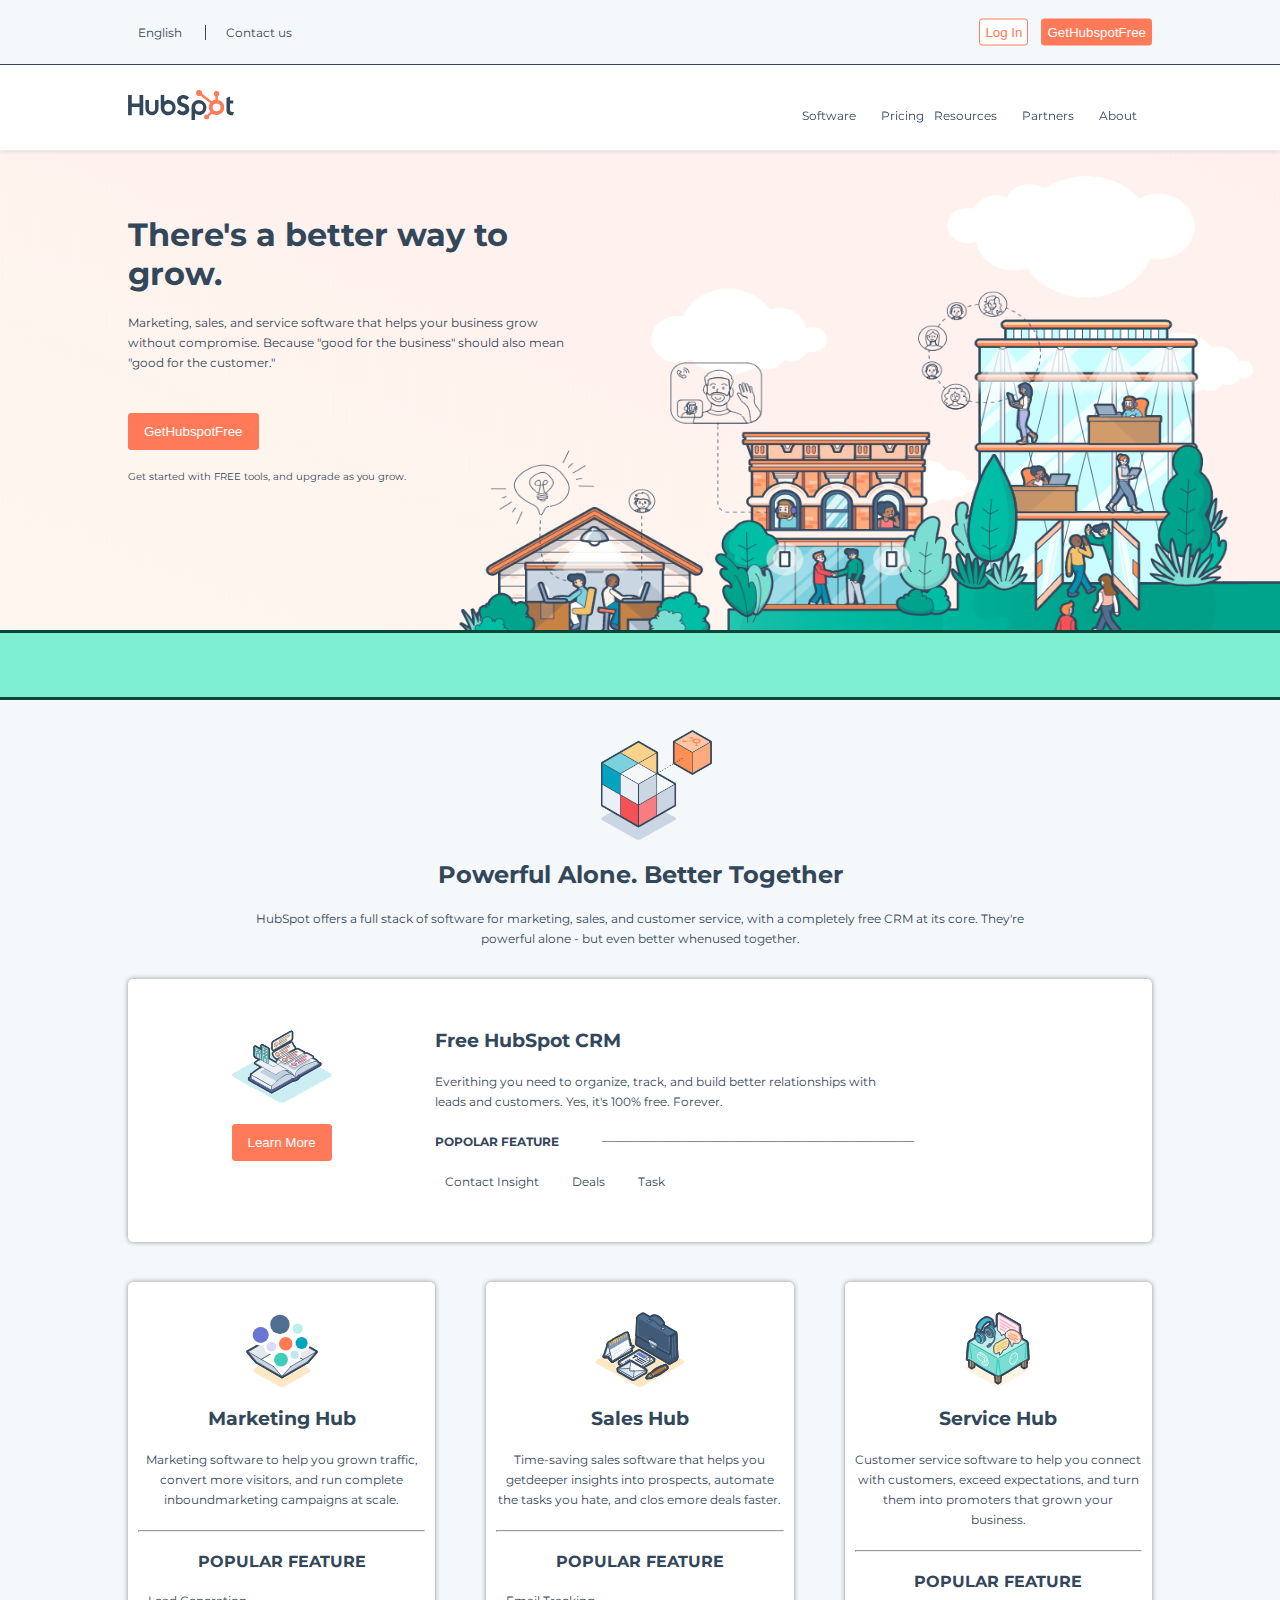
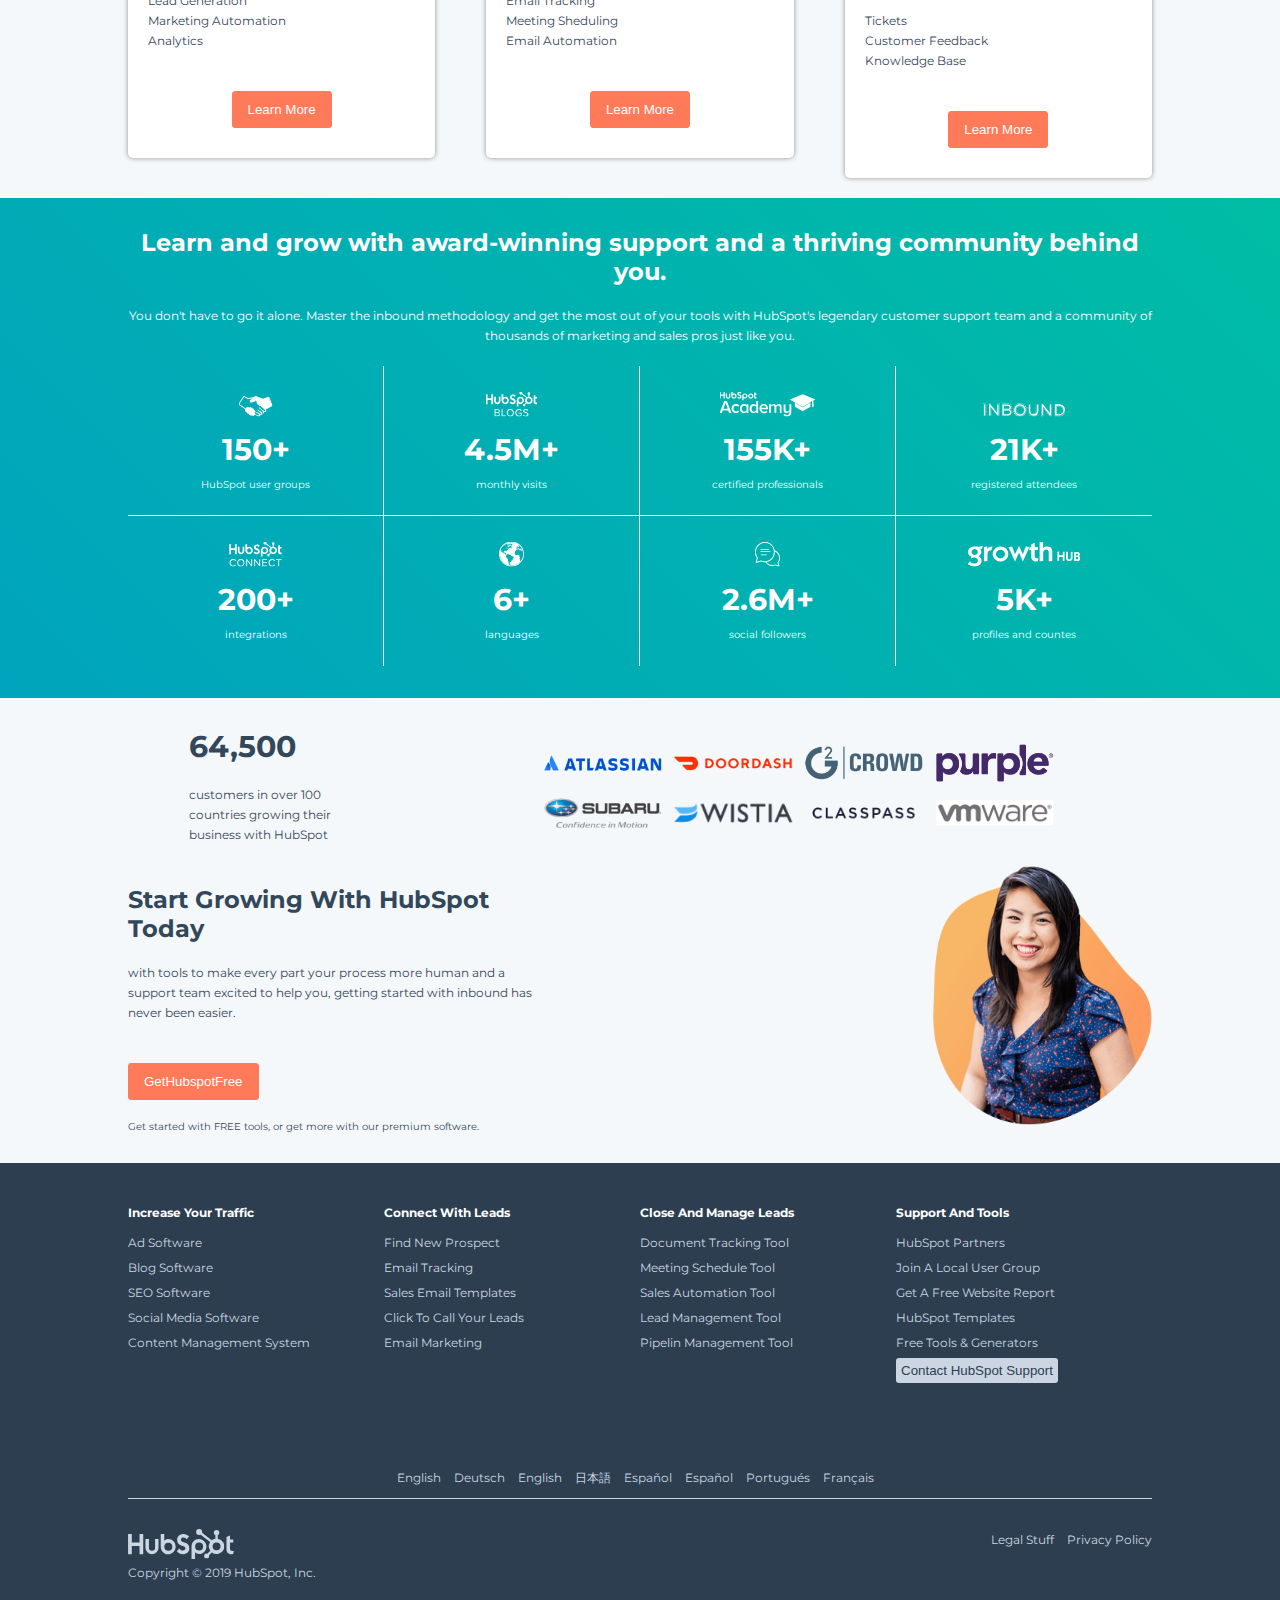
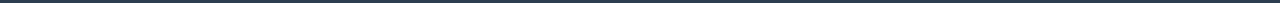
==== bonus/index-bonus.html @ c702c4fb "creazione menu dropdown" ====
<!DOCTYPE html>
<html lang="it" dir="ltr">
<head>
  <meta charset="utf-8">
  <title>zuingo88-hubspot-bonus</title>
  <link rel="stylesheet" href="css/main-bonus.css">
  <link rel="preconnect" href="https://fonts.gstatic.com">
  <link href="https://fonts.googleapis.com/css2?family=Montserrat:wght@400;700&display=swap" rel="stylesheet">
  <link rel="stylesheet" href="https://cdnjs.cloudflare.com/ajax/libs/font-awesome/5.15.2/css/all.min.css" integrity="sha512-HK5fgLBL+xu6dm/Ii3z4xhlSUyZgTT9tuc/hSrtw6uzJOvgRr2a9jyxxT1ely+B+xFAmJKVSTbpM/CuL7qxO8w==" crossorigin="anonymous" />
</head>
<body>

  <!-- HEADER -->
  <header>

    <!-- parte alta header fixed -->
    <div id="top-bar-fixed">

      <!-- top-top-bar -->
      <div class="top-top-bar padding-ten">

        <div id="lingua" class="in-bl">

          <span>
            <a href="#">
              <i class="fas fa-globe-europe"></i><span>English</span><i class="fas fa-chevron-down"></i>
            </a>
          </span>

          <span>
            <span><a href="#">Contact us</a></span>
          </span>

        </div>

        <div id="log" class="in-bl">

          <span>
            <a href="#"><i class="fas fa-search"></i></a>
          </span>

          <span>
            <button id="login" type="button">Log in</button>
          </span>

          <span>
            <button type="button">GetHubspotFree</button>
          </span>

        </div>

      </div>

      <!-- header-nav-bar -->
      <nav class="row padding-ten">

        <span id="header-logo">

          <a title="Vai alla Home" href="#">
            <img src="img/logo.svg" alt="logo hubspot">
          </a>

        </span>

        <div id="header-nav-bar" class="p-normal in-bl">

          <ul id="nav-dropdown">

            <li>

              <a href="#">
                Software <span><i class="fas fa-chevron-down"></i></span>
              </a>

              <!-- menu dropdown -->
              <ul id="software" class="dropdown">

                <li>

                  <div class="dropdown-container row">

                    <div class="sx">

                      <a href="#">

                        <div class="cella-drop">

                          <h3>the full CRM platform</h3>

                          <span class="p-normal"><b>
                            overview of all products &#x2192;</b>
                          </span>

                        </div>

                      </a>

                      <a href="#">

                        <div class="cella-drop">

                          <h3>free CRM</h3>

                          <span class="p-normal"><b>
                            Overview of HubSpot's free tools &#x2192;</b>
                          </span>

                        </div>

                      </a>

                    </div>

                    <div class="dx row">

                      <div class="dx-sx">

                        <a href="#">

                          <div class="cella-drop">

                            <h3>marketing hub</h3>

                            <span class="p-normal">
                              Marketing automation software. <b>free and premium plans &#x2192;</b>
                            </span>

                          </div>

                        </a>


                        <a href="#">

                          <div class="cella-drop">

                            <h3>service hub</h3>

                            <span class="p-normal">
                              Customer service software. <b>free and premium plans &#x2192;</b>
                            </span>

                          </div>

                        </a>

                      </div>

                      <div class="dx-dx">

                        <a href="#">

                          <div class="cella-drop">

                            <h3>sales hub</h3>

                            <span class="p-normal">
                              Sales CRM software. <b>free and premium plans &#x2192;</b>
                            </span>

                          </div>

                        </a>

                        <a href="#">

                          <div class="cella-drop">

                            <h3>CMS hub</h3>

                            <span class="p-normal">
                              Content management system software. <b>premium plans &#x2192;</b>
                            </span>

                          </div>

                        </a>

                      </div>

                      <div class="dx-riga">

                        <a href="#">

                          <h3>app marketplace <span class="p-normal">Connect your favorite apps to HubSpot. <b>See all integrations &#x2192;</b></span></h3>
                          
                        </a>

                      </div>

                    </div>

                  </div>

                </li>

              </ul>

            </li>

            <li>
              <a href="#">Pricing</a>
            </li>

            <li>
              <a href="#">Resources <span><i class="fas fa-chevron-down"></i></span></a>
            </li>

            <li>
              <a href="#">Partners <span><i class="fas fa-chevron-down"></i></span></a>
            </li>

            <li>
              <a href="#">About <span><i class="fas fa-chevron-down"></i></span></a>
            </li>

          </ul>

        </nav>

      </div>
      <!-- fine fixed -->

      <!-- jumbotron -->
      <div class="jumbotron-container">

        <div id="jumbotron">

          <div class="jumbo-title-container in-bl padding-ten">

            <div id="title">
              <h1>There's a better way to grow.</h1>
            </div>

            <p class="p-normal">
              Marketing, sales, and service software that helps your business grow without compromise. Because "good for the business" should also mean "good for the customer."
            </p>

            <button class="big" type="button">GetHubspotFree</button>

            <p class="p-small">Get started with FREE tools, and upgrade as you grow.</p>

          </div>

        </div>

        <div id="green-bar"></div>

      </div>

    </header>

    <!-- MAIN -->
    <main>

      <!-- prima section presentazione -->
      <section id="presentazione">

        <div id="presentazione-container">

          <div id="presentazione-image" class=""></div>

          <h2>powerful alone. better together</h2>

          <p class="p-normal">
            HubSpot offers a full stack of software for marketing, sales, and customer service, with a completely free CRM at its core. They're powerful alone - but even better whenused together.
          </p>
        </div>

      </section>

      <!-- seconda section spiegazione -->
      <section id="spiegazione">

        <div id="spiegazione-container" class="padding-ten">

          <!-- primo blocco orizzontale -->
          <div id="blocco-orizzontale" class="row">

            <div class="orizzontale-sx">

              <div class="small-img"></div>

              <button class="big" type="button">Learn More</button>

            </div>

            <div class="orizzontale-dx">

              <h3>free hubSpot CRM</h3>

              <p id="p-orizzontale" class="p-normal">
                Everithing you need to organize, track, and build better relationships with leads and customers. Yes, it's 100% free. Forever.
              </p>

              <p class="p-normal">
                <span class="popular-feature">popolar feature</span>
                <span class="line">____________________________________________________</span>
              </p>

              <ul class="main-list p-normal">

                <li>
                  <i class="fas fa-check-circle"></i>contact insight
                </li>

                <li>
                  <i class="fas fa-check-circle"></i>deals
                </li>

                <li>
                  <i class="fas fa-check-circle"></i>task
                </li>

              </ul>

            </div>

          </div>

        </div>

        <!-- tre blocchi verticali -->
        <div id="blocchi-verticali" class="row padding-ten">

          <div id="blocco-uno" class="verticale">

            <div class="small-img"></div>

            <h3>marketing hub</h3>

            <p class="p-normal">
              Marketing software to help you grown traffic, convert more visitors, and run complete inboundmarketing campaigns at scale.
            </p>

            <hr>

            <span class="popular-feature">popular feature</span>

            <ul class="main-list p-normal">

              <li>
                <i class="fas fa-check-circle"></i>lead generation
              </li>

              <li>
                <i class="fas fa-check-circle"></i>marketing automation
              </li>

              <li>
                <i class="fas fa-check-circle"></i>analytics
              </li>

            </ul>

            <button class="big" type="button">Learn More</button>

          </div>

          <div id="blocco-due" class="verticale">

            <div class="small-img"></div>

            <h3>sales hub</h3>

            <p class="p-normal">
              Time-saving sales software that helps you getdeeper insights into prospects, automate the tasks you hate, and clos emore deals faster.
            </p>

            <hr>

            <span class="popular-feature">popular feature</span>

            <ul class="main-list p-normal">

              <li>
                <i class="fas fa-check-circle"></i>email tracking
              </li>

              <li>
                <i class="fas fa-check-circle"></i>meeting sheduling
              </li>

              <li>
                <i class="fas fa-check-circle"></i>email automation
              </li>

            </ul>

            <button class="big" type="button">Learn More</button>

          </div>

          <div id="blocco-tre" class="verticale">

            <div class="small-img"></div>

            <h3>service hub</h3>

            <p class="p-normal">
              Customer service software to help you connect with customers, exceed expectations, and turn them into promoters that grown your business.
            </p>

            <hr>

            <span class="popular-feature">popular feature</span>

            <ul class="main-list p-normal">

              <li>
                <i class="fas fa-check-circle"></i>tickets
              </li>

              <li>
                <i class="fas fa-check-circle"></i>customer feedback
              </li>

              <li>
                <i class="fas fa-check-circle"></i>knowledge base
              </li>

            </ul>

            <button class="big" type="button">Learn More</button>

          </div>

        </div>

      </section>

      <!-- terza section tab -->
      <section id="tab" class="padding-ten">

        <!-- parte con testo -->
        <div id="tab-text">

          <h2>
            Learn and grow with award-winning support and a thriving community
            behind you.
          </h2>

          <p class="p-normal">
            You don't have to go it alone. Master the inbound methodology and get the most out of your tools with HubSpot's legendary customer support team and a community
            of thousands of marketing and sales pros just like you.
          </p>

        </div>

        <!-- parte con blocchi su due righe -->
        <div id="tab-container">

          <!-- prima riga -->
          <div id="tab-prima-riga" class="row">

            <div class="tab-cell-container">

              <div class="tab-cell">

                <div class="tab-icona">
                  <img src="img/mani.svg" alt="logo">
                </div>

                <div class="number">
                  <span>150+</span>
                </div>

                <div class="p-small">
                  <span>HubSpot user groups</span>
                </div>

              </div>

            </div>

            <div class="tab-cell-container">

              <div class="tab-cell">

                <div class="tab-icona">
                  <img src="img/blog.svg" alt="logo">
                </div>

                <div class="number">
                  <span>4.5M+</span>
                </div>

                <div class="p-small">
                  <span>monthly visits</span>
                </div>

              </div>

            </div>

            <div class="tab-cell-container">

              <div class="tab-cell">

                <div class="tab-icona">
                  <img src="img/academy.svg" alt="logo">
                </div>

                <div class="number">
                  <span>155K+</span>
                </div>

                <div class="p-small">
                  <span>certified professionals</span>
                </div>

              </div>

            </div>

            <div class="tab-cell-container">

              <div class="tab-cell">

                <div class="tab-icona">
                  <img src="img/inbound.svg" alt="logo">
                </div>

                <div class="number">
                  <span>21K+</span>
                </div>

                <div class="p-small">
                  <span>registered attendees</span>
                </div>

              </div>

            </div>

          </div>

          <!-- seconda riga -->
          <div id="tab-seconda-riga" class="row">

            <div class="tab-cell-container">

              <div class="tab-cell">

                <div class="tab-icona">
                  <img src="img/connect.svg" alt="logo">
                </div>

                <div class="number">
                  <span>200+</span>
                </div>

                <div class="p-small">
                  <span>integrations</span>
                </div>

              </div>

            </div>

            <div class="tab-cell-container">

              <div class="tab-cell">

                <div class="tab-icona">
                  <img src="img/globe.svg" alt="logo">
                </div>

                <div class="number">
                  <span>6+</span>
                </div>

                <div class="p-small">
                  <span>languages</span>
                </div>

              </div>

            </div>

            <div class="tab-cell-container">

              <div class="tab-cell">

                <div class="tab-icona">
                  <img src="img/followers.svg" alt="logo">
                </div>

                <div class="number">
                  <span>2.6M+</span>
                </div>

                <div class="p-small">
                  <span>social followers</span>
                </div>

              </div>

            </div>

            <div class="tab-cell-container">

              <div class="tab-cell">

                <div class="tab-icona">
                  <img src="img/growthhub.svg" alt="logo">
                </div>

                <div class="number">
                  <span>5K+</span>
                </div>

                <div class="p-small">
                  <span>profiles and countes</span>
                </div>

              </div>

            </div>

          </div>

        </div>
      </section>

      <!-- quarta section sponsor -->
      <section id="sponsor" class="padding-ten">

        <!-- prima riga -->
        <div id="sponsor-prima-riga" class="row">

          <div class="sponsor-sx-container">

            <div class="sponsor-sx">

              <div class="number">
                <span>64,500</span>
              </div>

              <div class="p-normal">
                <span>
                  customers in over 100 countries growing their business with HubSpot
                </span>
              </div>

            </div>
          </div>

          <div class="sponsor-dx-container">

            <div id="loghi" class="sponsor-dx">

              <div id="loghi-prima-riga" class="row">

                <div class="cella-logo">
                  <a href="#">
                    <img src="img/atlassian.png" alt="atlassian logo">
                  </a>
                </div>

                <div class="cella-logo">
                  <a href="#">
                    <img src="img/doordash.png" alt="doordash logo">
                  </a>
                </div>

                <div class="cella-logo">
                  <a href="#">
                    <img src="img/g2crowd.png" alt="g2crowd logo">
                  </a>
                </div>

                <div class="cella-logo">
                  <a href="#">
                    <img src="img/purple.png" alt="purple logo">
                  </a>
                </div>

              </div>

              <div id="loghi-seconda-riga" class="row">

                <div class="cella-logo">
                  <a href="#">
                    <img src="img/subaru.png" alt="subaru logo">
                  </a>
                </div>

                <div class="cella-logo">
                  <a href="#">
                    <img src="img/wistia.png" alt="wistia logo">
                  </a>
                </div>

                <div class="cella-logo">
                  <a href="#">
                    <img src="img/classpass.png" alt="classpass logo">
                  </a>
                </div>

                <div class="cella-logo">
                  <a href="#">
                    <img src="img/vmware.png" alt="vmware logo">
                  </a>
                </div>

              </div>

            </div>

          </div>

        </div>

        <!-- seconda riga -->
        <div id="sponsor-seconda-riga" class="row">

          <div class="sponsor-sx-container">

            <div class="sponsor-sx">

              <h2>start growing with hubSpot today</h2>

              <p class="p-normal">
                with tools to make every part your process more human and a support team excited to help you, getting started with inbound has never been easier.
              </p>

              <button type="button" class="big">GetHubspotFree</button>

              <p class="p-small">
                Get started with FREE tools, or get more with our premium software.
              </p>

            </div>

          </div>

          <div class="sponsor-dx-container">

            <div class="sponsor-dx">
              <img src="img/woman.webp" alt="woman">
            </div>

          </div>

        </div>

      </section>

    </main>

    <!-- footer -->
    <footer>

      <div id="footer-container" class="row padding-ten">

        <!-- quattro blocchi nav list -->
        <div id="footer-nav" class="row">

          <div class="blocco-lista p-normal">

            <ul>
              <li>increase your traffic</li>

              <li>
                <a href="#">ad software</a>
              </li>

              <li>
                <a href="#">blog software</a>
              </li>

              <li>
                <a href="#">SEO software</a>
              </li>

              <li>
                <a href="#">social media software</a>
              </li>

              <li>
                <a href="#">content management system</a>
              </li>
            </ul>

          </div>

          <div class="blocco-lista p-normal">

            <ul>
              <li>connect with leads</li>

              <li>
                <a href="#">find new prospect</a>
              </li>

              <li>
                <a href="#">email tracking</a>
              </li>

              <li>
                <a href="#">sales email templates</a>
              </li>

              <li>
                <a href="#">click to call your leads</a>
              </li>

              <li>
                <a href="#">email marketing</a>
              </li>
            </ul>

          </div>

          <div class="blocco-lista p-normal">

            <ul>
              <li>close and manage leads</li>

              <li>
                <a href="#">document tracking tool</a>
              </li>

              <li>
                <a href="#">meeting schedule tool</a>
              </li>

              <li>
                <a href="#">sales automation tool</a>
              </li>

              <li>
                <a href="#">lead management tool</a>
              </li>

              <li>
                <a href="#">pipelin management tool</a>
              </li>
            </ul>

          </div>

          <div class="blocco-lista p-normal">

            <ul>
              <li>support and tools</li>

              <li>
                <a href="#">hubSpot partners</a>
              </li>

              <li>
                <a href="#">join a local user group</a>
              </li>

              <li>
                <a href="#">get a free website report</a>
              </li>

              <li>
                <a href="#">hubSpot templates</a>
              </li>

              <li>
                <a href="#">free tools & generators</a>
              </li>

              <li>
                <button type="button">contact hubSpot support</button>
              </li>

              <!-- social nav -->
              <li>
                <ul id="social-nav-bar">
                  <li>
                    <a href="#"><i class="fab fa-facebook-f"></i></a>
                  </li>

                  <li>
                    <a href="#"><i class="fab fa-instagram"></i></a>
                  </li>

                  <li>
                    <a href="#"><i class="fab fa-youtube"></i></a>
                  </li>

                  <li>
                    <a href="#"><i class="fab fa-twitter"></i></a>
                  </li>

                  <li>
                    <a href="#"><i class="fab fa-linkedin-in"></i></a>
                  </li>
                </ul>
              </li>
            </ul>

          </div>

        </div>

        <div id="language-list" class="p-normal">

          <ul>
            <li>
              <a href="#">english</a>
            </li>

            <li>
              <a href="#">deutsch</a>
            </li>

            <li>
              <a href="#">english</a>
            </li>

            <li>
              <a href="#">日本語</a>
            </li>

            <li>
              <a href="#">español</a>
            </li>

            <li>
              <a href="#">español</a>
            </li>

            <li>
              <a href="#">portugués</a>
            </li>

            <li>
              <a href="#">français</a>
            </li>
          </ul>
        </div>

        <div id="last-line" class="row">

          <div id="logo-copyright">

            <div id="footer-logo">

              <a href="#">
                <img src="img/logo_gray.svg" alt="logo hubspot">
              </a>

            </div>

            <p class="p-normal">
              Copyright &#169; 2019 HubSpot, Inc.
            </p>

          </div>

          <div id="privacy">

            <span>
              <a href="#">Legal Stuff</a>
            </span>

            <span>
              <a href="#">Privacy Policy</a>
            </span>

          </div>

        </div>
      </div>

    </footer>

  </body>
  </html>
---- bonus/css/main-bonus.css ----
/* REGOLE GENERALI */
* {
  margin: 0;
  padding: 0;
  box-sizing: border-box;
}

body {
  font-family: 'Montserrat', sans-serif;
  min-width: 1025px;
  max-width: 1280px;
  margin: auto;
  /* debug */
  background-color: #f5f8fa;
  color: #33475b;
}

/* REGOLE RICORRENTI */
.padding-ten {
  padding-left: 10%;
  padding-right: 10%;
}

.in-bl {
  display: inline-block;
}

.row::after {
  content:"";
  display: table;
  clear: both;
}

a {
  text-decoration: none;
  color: inherit;
}

a:hover {
  color: #007a8c;
  text-decoration: underline;
}

button {
  padding: 5px;
  color: #fff;
  background-color: #ff7a59;
  border: 1px solid #ff7a59;
  border-radius: 3px;
  text-transform: capitalize;
  cursor: pointer;
}

button.big {
  padding: 10px 15px;
  margin-top: 20px;
  margin-bottom: 20px;
}

button:hover {
  opacity: 0.6;
  transition: 0.3s;
}

h2, h3 {
  text-transform: capitalize;
  margin-top: 20px;
  margin-bottom: 20px;
}

.p-normal {
  font-size: 12px;
  line-height: 20px;
  margin-top: 20px;
  margin-bottom: 20px;
}

.p-small {
  font-size: 10px;
}

.small-img {
  width: 100px;
  height: 75px;
  margin: 20px auto auto;
  background-size: 100% 100%;
  background-repeat: no-repeat;
}

.main-list {
  list-style-type: none;
}

li {
  list-style-type: none;
  text-transform: capitalize;
}

hr {
  margin-bottom: 20px;
}

/* HEADER */
#top-bar-fixed {
  width: 100%;
  position: fixed;
  top: 0;
  z-index: 999;
}

/* top-top-bar */
.top-top-bar {
  width: 100%;
  height: 65px;
  padding-top: 25px;
  padding-bottom: 25px;
  border-bottom: solid 1px #33475b;
  /* debug */
  margin-bottom: solid 1px #C4C4C4;
  position: relative;
  font-size: 12px;
  background-color: #f5f8fa;
}

i {
  margin-left: 5px;
  margin-right: 5px;
}

#lingua > span:first-child {
  padding-right: 10px;
  border-right: solid 1px #33475b;
}

#lingua > span:last-child {
  margin-left: 20px;
}

#log {
  position: absolute;
  right: 0;
  top: 50%;
  transform: translateY(-50%);
  margin-right: 10%;
}

#log span {
  margin-left: 10px;
}

#login {
  color: #ff7a59;
  background-color: white;
}

/* nav bar */
nav {
  height: 85px;
  padding-top: 25px;
  /* padding-bottom: 25px; */
  /* debug */
  /* position: relative; */
  background-color: white;
  box-shadow: 0 2px 4px rgba(45,62,80,0.12);
}

#header-nav-bar {
  position: relative;
  top: 0;
  right: 0;
  /* transform: translateY(-50%); */
  line-height: 100%;
}

#nav-dropdown > li > a {
  padding-bottom: 25px;
}

nav li {
  display: inline-block;
  margin-left: 10px;
}

nav i {
  margin-left: 10px;
}



/* REGOLE INSERITE NEL BONUS */

/* rendere header-nav-bar float */
#header-logo {
  float: left;
}

#header-nav-bar {
  float: right;
}


/* regole tendina */
#header-nav-bar li {
  float: left;
}

ul.dropdown {
  position: absolute;
  top: 40px; left: -100%;
  display: none;
  visibility: hidden;
  width: auto;
}

div.dropdown-container {
  width: 850px;
  background-color: #f5f8fa;
  border: 1px solid #cbd6e2;
}

.sx, .dx {
  padding: 10px;
}

.sx {
  float: left;
  width: 30%;
  height: 100%;
}

.dx {
  float: left;
  width: 70%;
  background-color: white;
}

.dx-sx, .dx-dx {
  float: left;
  width: 35%;
}

.dx-riga {
  float: left;
  width: 100%;
}

li b {
  color: #0091ae;
}

/* ul.dropdown li a {
  display: block;
} */

li:hover > ul.dropdown {
  display: block;
  visibility: visible;
  /* transition: 0.5s; */
}











/* jumbotron */
.jumbotron-container {
  position: relative;
}

#jumbotron {
  margin-top: 150px;
  width: 100%;
  height: 550px;
  background-image: url(../img/jumbotron.png);
  background-size: 100% 100%;
  background-repeat: no-repeat;
}

.jumbo-title-container {
  width: 55%;
  margin-top: 65px;
}

.jumbo-title-container > * {
  margin-bottom: 20px;
}

#green-bar {
  width: 100%;
  height: 70px;
  position: absolute;
  bottom: 0;
  /* debug */
  background-color: #7EEFD3;
  border-top: solid 3px #0A4738;
  border-bottom: solid 3px #0A4738;

}

/* MAIN */

/* prima section presentazione */
#presentazione-container {
  width: 60%;
  margin: 30px auto;
  /* debug */
  text-align: center;
}

#presentazione-image {
  width: 150px;
  height: 110px;
  margin: auto;
  background-image: url(../img/cube.png);
  background-size: contain;
  background-repeat: no-repeat;
}

/* seconda section spiegazione */
#spiegazione {
  margin-bottom: 20px;
}

#spiegazione-container {
  width: 100%;
  /* debug */
}

#blocco-orizzontale, .verticale {
  /* debug */
  background-color: white;
  border-radius: 5px;
  -moz-box-shadow: 0 0 5px #8D8D8D;
  -webkit-box-shadow: 0 0 5px #8D8D8D;
  box-shadow: 0 0 5px #8D8D8D;
  text-align: center;
}

/* blocco orizzontale */
#blocco-orizzontale {
  width: 100%;
  margin-bottom: 40px;
  /* debug */
  padding-top: 30px;
  padding-bottom: 30px;
}

.orizzontale-sx {
  width: 30%;
  height: 200px;
  float: left;
}

.orizzontale-dx {
  text-align: left;
}

#blocco-orizzontale .small-img {
  background-image: url(../img/book.svg);
}

#p-orizzontale {
  width: 75%;
}

.popular-feature {
  font-weight: bold;
  text-transform: uppercase;
}

.line {
  position: relative;
  bottom: 5px;
  margin-left: 40px;
}

.orizzontale-dx li {
  display: inline-block;
  margin-right: 20px;
}

#spiegazione i {
  color: #ff7a59;
}

/* blocchi verticali */
.verticale {
  float: left;
  width: 30%;
  /* debug */
  padding: 10px;
  text-align: center;
}

#blocco-uno .small-img {
  background-image: url(../img/marketing.svg);
}

#blocchi-verticali ul {
  text-align: left;
}

#blocco-due {
  margin-left: 5%;
  margin-right: 5%;
  /* debug */
}

#blocco-due .small-img {
  background-image: url(../img/sales.svg);
}

#blocco-tre .small-img {
  background-image: url(../img/service.svg);
}

/* terza section tab */
#tab {
  width: 100%;
  height: 500px;
  /* debug */
  background-image: linear-gradient(45deg,#00a4bd,#00bda5);
  padding-top: 10px;
  color: white;
  text-align: center;
}

#tab h2 {
  text-transform: none;
}

#tab-prima-riga {
  margin-top: 20px;
}

.tab-cell-container {
  float: left;
  width: calc(100% / 4);
  height: 150px;
  /* debug */
  position: relative;
}

#tab-prima-riga .tab-cell-container {
  border-bottom: solid 1px white;
}

.tab-cell-container {
  border-right: solid 1px white;
}

#tab-prima-riga .tab-cell-container:last-child, #tab-seconda-riga .tab-cell-container:last-child {
  border-right: none;
}

.tab-cell {
  position: absolute;
  top: 50%;
  left: 50%;
  transform: translate(-50%, -50%);
}

.tab-icona img {
  height: 25px;
}

.number {
  font-size: 30px;
  font-weight: bold;
  margin-top: 10px;
  margin-bottom: 10px;
}

/* quarta section sponsor */
#sponsor {
  margin-top: 20px;
}

/* prima riga */
#sponsor-prima-riga, #sponsor-secondariga {
  width: 100%;
  /* debug */
}

.sponsor-sx-container {
  float: left;
  width: 40%;
  /* debug */
  text-align: left;
}

#sponsor-prima-riga .sponsor-sx {
  width: 40%;
  margin-left: 15%;
}

.sponsor-dx-container {
  width: 60%;
  /* debug */
}

#sponsor-prima-riga .sponsor-dx-container {
  float: left;
  /* debug */
}

#loghi {
  width: 85%;
  margin-top: 20px;
}

.cella-logo {
  float: left;
  width: calc(100% / 4);
  height: 50px;
  position: relative;
}

.cella-logo img {
  width: 90%;
  position:absolute;
  top: 50%;
  left: 50%;
  transform: translate(-50%, -50%);
}

/* seconda riga */
#sponsor-seconda-riga .sponsor-dx-container {
  float: right;
  /* debug */
  position: relative;
}

#sponsor-seconda-riga img {
  height: 260px;
  position: absolute;
  right: 0;
}

/* FOOTER */
footer {
  margin-top: 30px;
  width: 100%;
  /* debug */
  background-color: #2d3e50;
  color: #cbd6e2;
}

#footer-container {
  padding-top: 20px;
}

/* blocchi nav list */
.blocco-lista {
  float:left;
  width: calc(100% / 4);
}

.blocco-lista li {
  margin-bottom: 5px;
}

.blocco-lista li:first-child {
  color: white;
  font-weight: bold;
  margin-bottom: 10px;
}

footer button {
  color: #2d3e50;
  background-color: #cbd6e2;
  border: none;
}

/* social nav bar */
#social-nav-bar {
  margin-top: 10px;
}

#social-nav-bar li {
  display: inline-block;
  margin-right: 10px;
}

/* language list */
#language-list {
  width: 100%;
  text-align: center;
  padding-bottom: 10px;
  border-bottom: solid 1px #cbd6e2;
}

#language-list li {
  display: inline-block;
  margin-right: 10px;
}

/* last line */
#last-line {
  margin-top: 30px;
}

#logo-copyright {
  float: left;
}

#logo-copyright p {
  margin-top: 0;
}

#privacy {
  float: right;
}

#privacy span {
  font-size: 12px;
  margin-left: 10px;
}
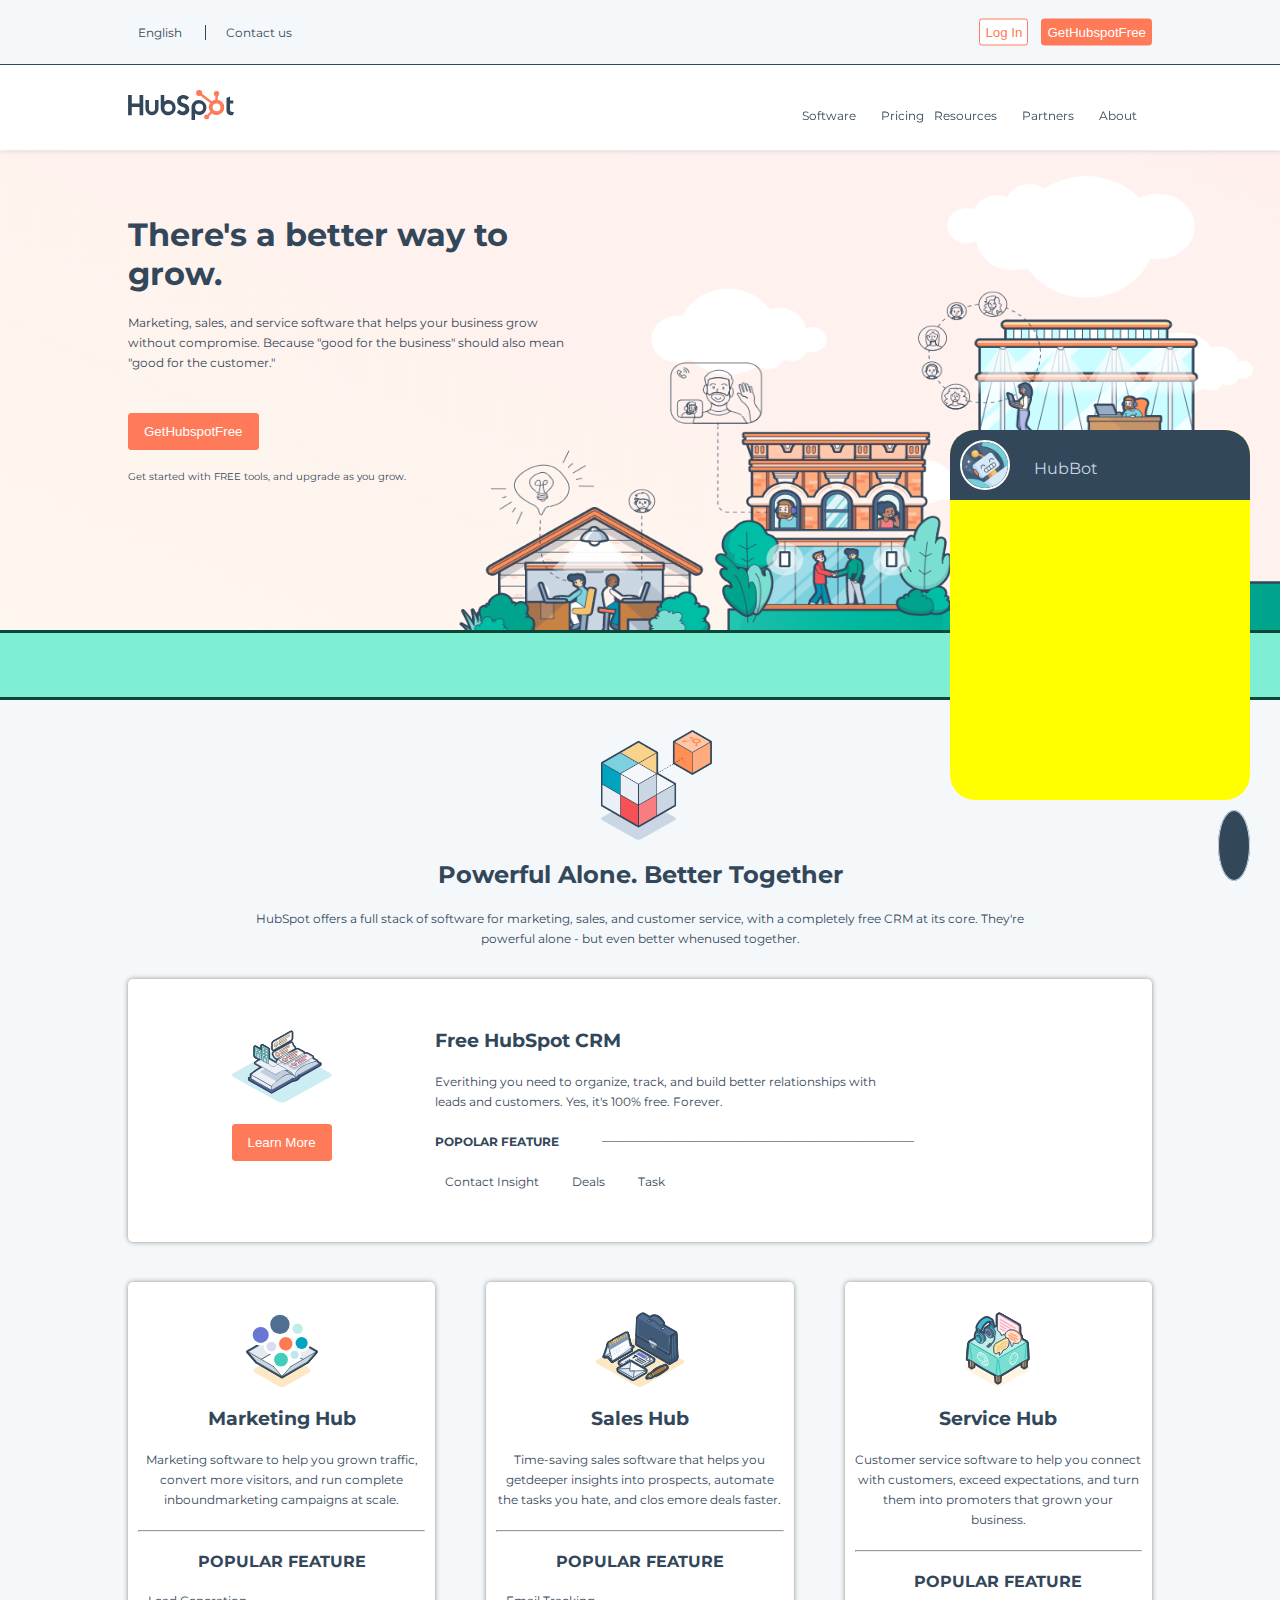
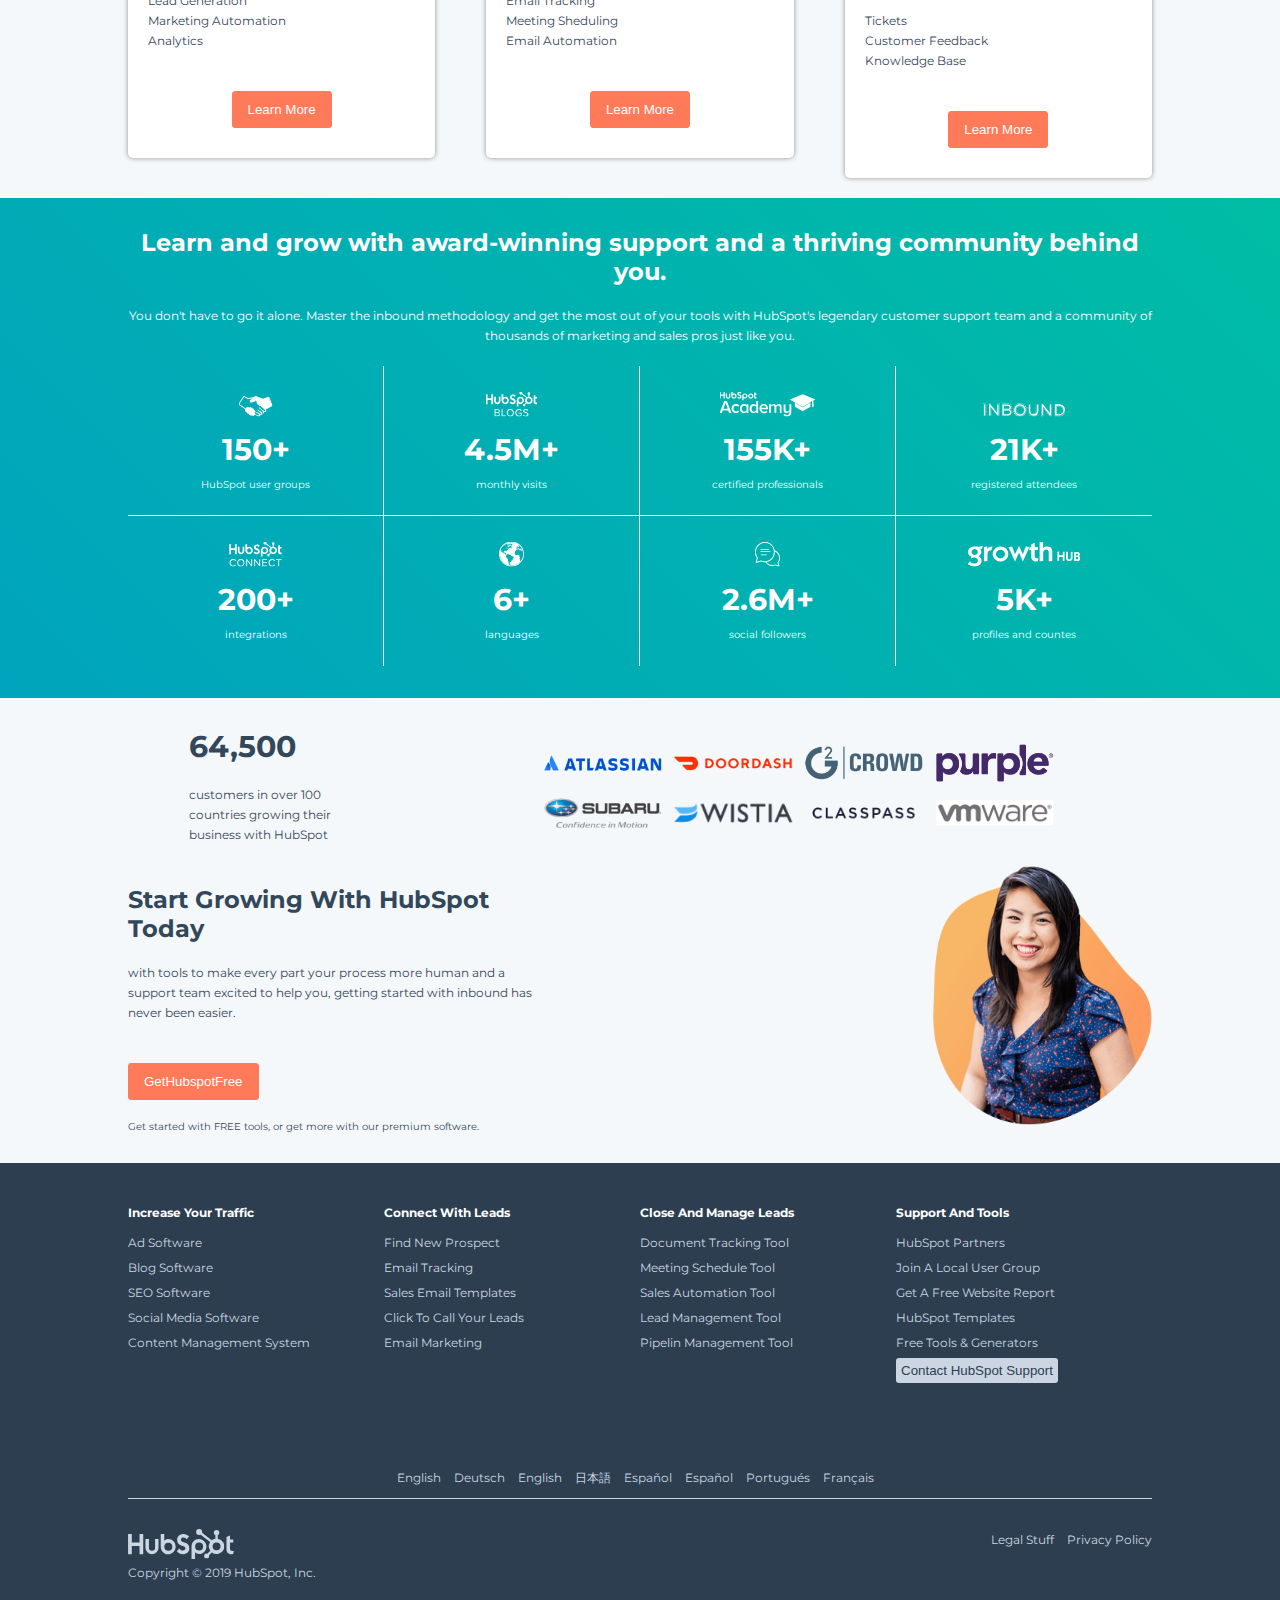
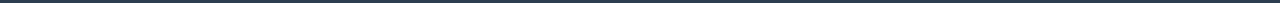
==== commit b7903ba9: "upgrade" ====
--- a/bonus/index-bonus.html
+++ b/bonus/index-bonus.html
@@ -101,8 +101,8 @@
 
                           <h3>free CRM</h3>
 
-                          <span class="p-normal"><b>
-                            Overview of HubSpot's free tools &#x2192;</b>
+                          <span class="p-normal">
+                            <b>Overview of HubSpot's free tools &#x2192;</b>
                           </span>
 
                         </div>
@@ -183,7 +183,7 @@
                         <a href="#">
 
                           <h3>app marketplace <span class="p-normal">Connect your favorite apps to HubSpot. <b>See all integrations &#x2192;</b></span></h3>
-                          
+
                         </a>
 
                       </div>
@@ -204,14 +204,302 @@
 
             <li>
               <a href="#">Resources <span><i class="fas fa-chevron-down"></i></span></a>
+
+              <ul id="software" class="dropdown">
+
+                <li>
+
+                  <div class="dropdown-container row">
+
+                    <div class="sx">
+
+                      <a href="#">
+
+                        <div class="cella-drop">
+
+                          <h3>the full CRM platform</h3>
+
+                          <span class="p-normal"><b>
+                            overview of all products &#x2192;</b>
+                          </span>
+
+                        </div>
+
+                      </a>
+
+                      <a href="#">
+
+                        <div class="cella-drop">
+
+                          <h3>free CRM</h3>
+
+                          <span class="p-normal">
+                            <b>Overview of HubSpot's free tools &#x2192;</b>
+                          </span>
+
+                        </div>
+
+                      </a>
+
+                    </div>
+
+                    <div class="dx row">
+
+                      <div class="dx-sx">
+
+                        <a href="#">
+
+                          <div class="cella-drop">
+
+                            <h3>marketing hub</h3>
+
+                            <span class="p-normal">
+                              Marketing automation software. <b>free and premium plans &#x2192;</b>
+                            </span>
+
+                          </div>
+
+                        </a>
+
+
+                        <a href="#">
+
+                          <div class="cella-drop">
+
+                            <h3>service hub</h3>
+
+                            <span class="p-normal">
+                              Customer service software. <b>free and premium plans &#x2192;</b>
+                            </span>
+
+                          </div>
+
+                        </a>
+
+                      </div>
+
+                      <div class="dx-dx">
+
+                        <a href="#">
+
+                          <div class="cella-drop">
+
+                            <h3>sales hub</h3>
+
+                            <span class="p-normal">
+                              Sales CRM software. <b>free and premium plans &#x2192;</b>
+                            </span>
+
+                          </div>
+
+                        </a>
+
+                        <a href="#">
+
+                          <div class="cella-drop">
+
+                            <h3>CMS hub</h3>
+
+                            <span class="p-normal">
+                              Content management system software. <b>premium plans &#x2192;</b>
+                            </span>
+
+                          </div>
+
+                        </a>
+
+                      </div>
+
+                      <div class="dx-riga">
+
+                        <a href="#">
+
+                          <h3>app marketplace <span class="p-normal">Connect your favorite apps to HubSpot. <b>See all integrations &#x2192;</b></span></h3>
+
+                        </a>
+
+                      </div>
+
+                    </div>
+
+                  </div>
+
+                </li>
+
+              </ul>
+
+
             </li>
 
             <li>
               <a href="#">Partners <span><i class="fas fa-chevron-down"></i></span></a>
+
+
+              <ul id="software" class="dropdown">
+
+                <li>
+
+                  <div class="dropdown-container row">
+
+                    <div class="sx">
+
+                      <a href="#">
+
+                        <div class="cella-drop">
+
+                          <h3>the full CRM platform</h3>
+
+                          <span class="p-normal"><b>
+                            overview of all products &#x2192;</b>
+                          </span>
+
+                        </div>
+
+                      </a>
+
+                      <a href="#">
+
+                        <div class="cella-drop">
+
+                          <h3>free CRM</h3>
+
+                          <span class="p-normal">
+                            <b>Overview of HubSpot's free tools &#x2192;</b>
+                          </span>
+
+                        </div>
+
+                      </a>
+
+                    </div>
+
+                    <div class="dx row">
+
+                      <div class="dx-sx">
+
+                        <a href="#">
+
+                          <div class="cella-drop">
+
+                            <h3>marketing hub</h3>
+
+                            <span class="p-normal">
+                              Marketing automation software. <b>free and premium plans &#x2192;</b>
+                            </span>
+
+                          </div>
+
+                        </a>
+
+
+                        <a href="#">
+
+                          <div class="cella-drop">
+
+                            <h3>service hub</h3>
+
+                            <span class="p-normal">
+                              Customer service software. <b>free and premium plans &#x2192;</b>
+                            </span>
+
+                          </div>
+
+                        </a>
+
+                      </div>
+
+                      <div class="dx-dx">
+
+                        <a href="#">
+
+                          <div class="cella-drop">
+
+                            <h3>sales hub</h3>
+
+                            <span class="p-normal">
+                              Sales CRM software. <b>free and premium plans &#x2192;</b>
+                            </span>
+
+                          </div>
+
+                        </a>
+
+                        <a href="#">
+
+                          <div class="cella-drop">
+
+                            <h3>CMS hub</h3>
+
+                            <span class="p-normal">
+                              Content management system software. <b>premium plans &#x2192;</b>
+                            </span>
+
+                          </div>
+
+                        </a>
+
+                      </div>
+
+                      <div class="dx-riga">
+
+                        <a href="#">
+
+                          <h3>app marketplace <span class="p-normal">Connect your favorite apps to HubSpot. <b>See all integrations &#x2192;</b></span></h3>
+
+                        </a>
+
+                      </div>
+
+                    </div>
+
+                  </div>
+
+                </li>
+
+              </ul>
+
+
             </li>
 
-            <li>
+            <li id="about">
               <a href="#">About <span><i class="fas fa-chevron-down"></i></span></a>
+
+              <ul id="about-dropdown" class="dropdown">
+
+                <li>
+                  <a href="#">me</a>
+                </li>
+
+                <li>
+                  <a href="#">you</a>
+                </li>
+
+                <li>
+                  <a href="#">him</a>
+                </li>
+
+                <li>
+                  <a href="#">her</a>
+                </li>
+
+                <li>
+                  <a href="#">its</a>
+                </li>
+
+                <li>
+                  <a href="#">us</a>
+                </li>
+
+                <li>
+                  <a href="#">you</a>
+                </li>
+
+                <li>
+                  <a href="#">them</a>
+                </li>
+
+              </ul>
+
             </li>
 
           </ul>
@@ -972,5 +1260,32 @@
 
     </footer>
 
+    <!-- MENU CHAT FIXED -->
+    <div class="chat-container">
+      <div id="chat">
+        <span id="chat-button" title="Chatta con un nostro operatore"><i class="fas fa-comments"></i></span>
+      </div>
+
+      <div id="chat-box">
+
+        <div class="top-chat-box">
+
+          <span id="bot">
+            <img src="img/bot-avatar.png" alt="">
+          </span>
+
+          <div id="hubbot-text">
+            <span>HubBot</span>
+          </div>
+
+        </div>
+
+        <div id="chat-conversation">
+
+        </div>
+      </div>
+    </div>
+
+
   </body>
   </html>
--- a/bonus/css/main-bonus.css
+++ b/bonus/css/main-bonus.css
@@ -7,12 +7,15 @@
 
 body {
   font-family: 'Montserrat', sans-serif;
+  /* debug */
+  background-color: #f5f8fa;
+  color: #33475b;
+}
+
+header, main, footer {
   min-width: 1025px;
   max-width: 1280px;
   margin: auto;
-  /* debug */
-  background-color: #f5f8fa;
-  color: #33475b;
 }
 
 /* REGOLE RICORRENTI */
@@ -103,6 +106,8 @@
 /* HEADER */
 #top-bar-fixed {
   width: 100%;
+  min-width: 1025px;
+  max-width: 1280px;
   position: fixed;
   top: 0;
   z-index: 999;
@@ -187,6 +192,11 @@
 
 
 
+
+
+
+
+
 /* REGOLE INSERITE NEL BONUS */
 
 /* rendere header-nav-bar float */
@@ -197,7 +207,6 @@
 #header-nav-bar {
   float: right;
 }
-
 
 /* regole tendina */
 #header-nav-bar li {
@@ -239,6 +248,10 @@
   width: 35%;
 }
 
+.dx-dx {
+  margin-left: 30px;
+}
+
 .dx-riga {
   float: left;
   width: 100%;
@@ -247,17 +260,56 @@
 li b {
   color: #0091ae;
 }
-
-/* ul.dropdown li a {
-  display: block;
-} */
 
 li:hover > ul.dropdown {
   display: block;
   visibility: visible;
-  /* transition: 0.5s; */
-}
-
+}
+
+.cella-drop {
+  padding: 10px;
+}
+
+.cella-drop:hover {
+  border-radius: 5px;
+  box-shadow: rgba(51,71,91,0.12) 0 0 10px -3px;
+}
+
+/* about-dropdown */
+#about {
+  position: relative;
+}
+
+#about-dropdown {
+  position: absolute;
+  top: 40px; left: 0;
+  width: auto;
+  list-style-type: none;
+  margin: 0;
+  background-color: #f5f8fa;
+  border: 1px solid #cbd6e2;
+}
+
+#about-dropdown li {
+  float: none;
+  display: block;
+
+  margin-left: 0;
+  padding: 10px;
+  list-style-position: none;
+}
+
+#about-dropdown li:nth-child(even) {
+  background-color: white;
+}
+
+#about-dropdown li:hover {
+  box-shadow: rgba(51,71,91,0.12) 0 0 10px -3px;
+}
+
+#about-dropdown li a {
+  display: block;
+}
 
 
 
@@ -622,3 +674,77 @@
   font-size: 12px;
   margin-left: 10px;
 }
+
+
+
+
+
+
+
+
+
+/* BONUS MENU CHAT FIXED */
+#chat {
+  position: fixed;
+  bottom: 30px;
+  right: 30px;
+}
+
+#chat-button {
+  color: #cbd6e2;
+  background-color: #33475b;
+  font-size: 40px;
+  text-align: center;
+  padding: 10px;
+  border-radius: 50%;
+  border: solid 1px #cbd6e2;
+}
+
+#chat-button:hover {
+  -moz-box-shadow: 0 0 5px #8D8D8D;
+  -webkit-box-shadow: 0 0 5px #8D8D8D;
+  box-shadow: 0 0 5px #8D8D8D;
+  background-color: #cbd6e2;
+  color: #33475b;
+  border: solid 1px #33475b;
+  transition: 0.5s;
+}
+
+#chat-box {
+  width: 300px;
+  height: 370px;
+  border-radius: 25px;
+  position: fixed;
+  bottom: 100px;
+  right: 30px;
+  z-index: 999;
+
+  background-color: yellow;
+}
+
+.top-chat-box {
+  height: 70px;
+  padding: 10px;
+  background-color: #33475b;
+  color: #cbd6e2;
+  line-height: 100%;
+  vertical-align: middle;
+  border-radius: 25px 25px 0 0;
+}
+
+#bot {
+  height: 50px;
+}
+
+#bot > img {
+  height: 100%;
+  border: solid 2px white;
+  border-radius: 50%;
+}
+
+#hubbot-text {
+  display: inline-block;
+  height: 50px;
+  vertical-align: middle;
+  margin-left: 20px;
+}
